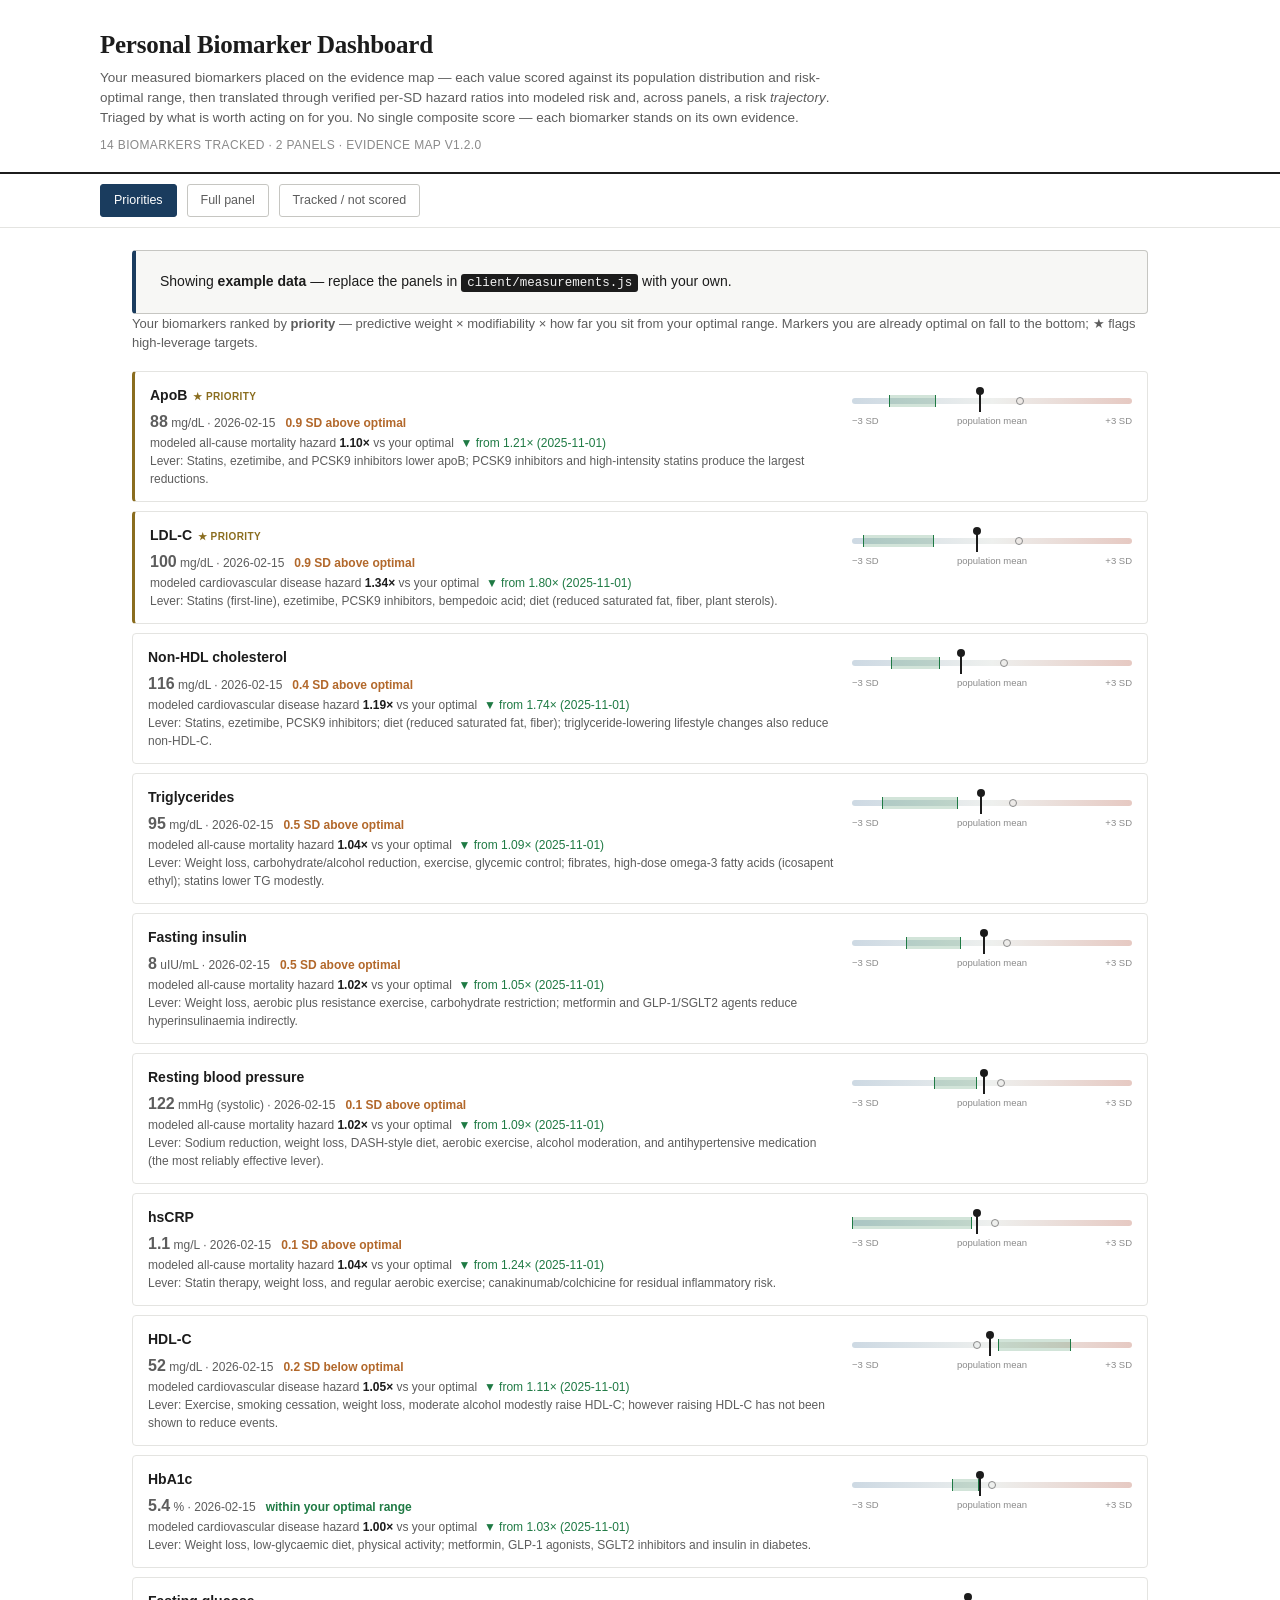
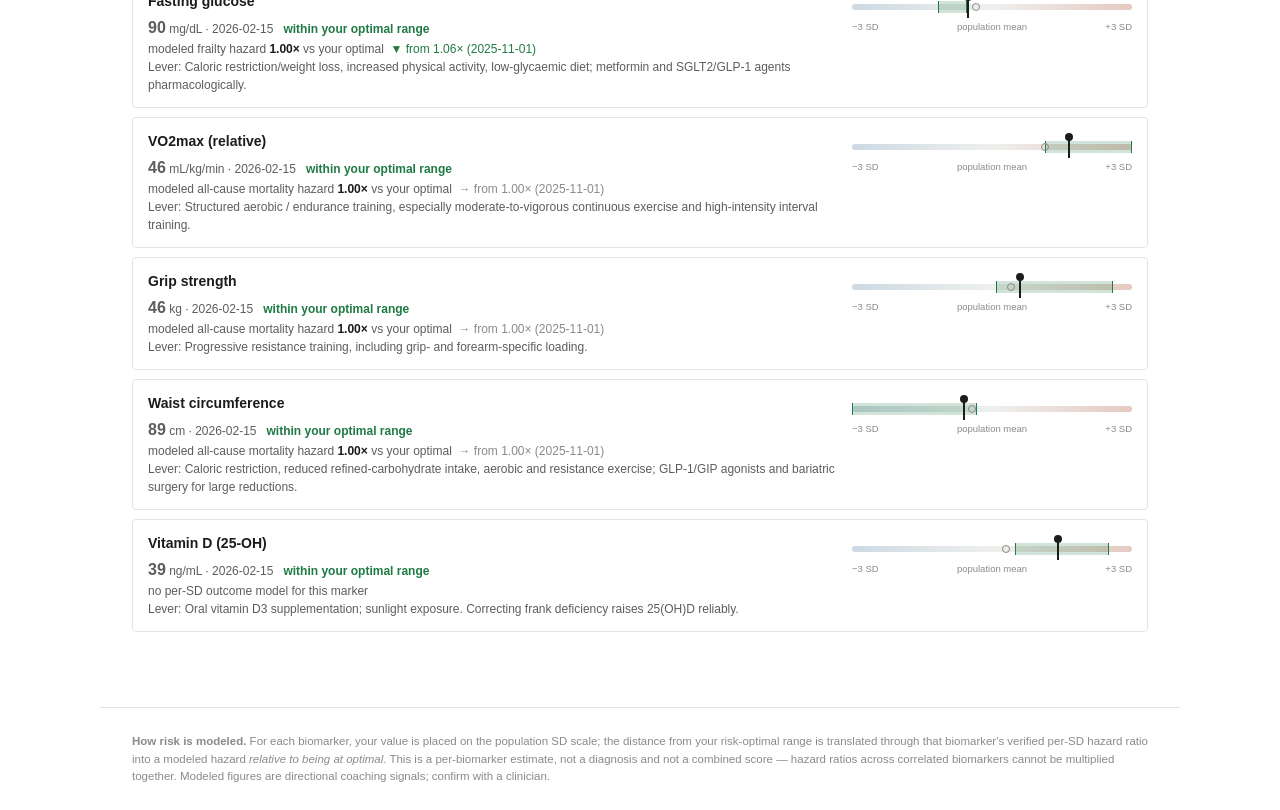
==== metabolic-research/client/dashboard.html @ fa360739 "Add personal coaching dashboard + reference-range layer A per-client layer on top of the evidence ma" ====
<!DOCTYPE html>
<html lang="en">
<head>
<meta charset="UTF-8">
<meta name="viewport" content="width=device-width, initial-scale=1">
<title>Personal Biomarker Dashboard</title>
<link rel="stylesheet" href="dashboard.css">
</head>
<body>

<header class="masthead">
  <div class="wrap">
    <h1>Personal Biomarker Dashboard</h1>
    <p>
      Your measured biomarkers placed on the evidence map &mdash; each value
      scored against its population distribution and risk-optimal range, then
      translated through verified per-SD hazard ratios into modeled risk and,
      across panels, a risk <em>trajectory</em>. Triaged by what is worth acting
      on for you. No single composite score &mdash; each biomarker stands on its
      own evidence.
    </p>
    <p class="meta" id="meta-line">Loading&hellip;</p>
  </div>
</header>

<nav class="tabs">
  <div class="wrap">
    <button class="tab is-active" data-view="priorities">Priorities</button>
    <button class="tab" data-view="panel">Full panel</button>
    <button class="tab" data-view="tracked">Tracked / not scored</button>
  </div>
</nav>

<main id="view"></main>

<footer class="footnote">
  <div class="wrap" style="padding:0">
    <p><strong>How risk is modeled.</strong> For each biomarker, your value is
      placed on the population SD scale; the distance from your risk-optimal
      range is translated through that biomarker's verified per-SD hazard ratio
      into a modeled hazard <em>relative to being at optimal</em>. This is a
      per-biomarker estimate, not a diagnosis and not a combined score &mdash;
      hazard ratios across correlated biomarkers cannot be multiplied together.
      Modeled figures are directional coaching signals; confirm with a clinician.</p>
  </div>
</footer>

<div id="modal" class="modal" hidden></div>

<script src="refdata.js"></script>
<script src="measurements.js"></script>
<script src="dashboard.js"></script>
</body>
</html>
---- metabolic-research/client/dashboard.css ----
/* Personal coaching dashboard — same clinical aesthetic as the heat map. */

:root {
  --bg: #ffffff;
  --panel: #f7f7f5;
  --ink: #1c1c1c;
  --ink-soft: #5d5d5d;
  --ink-faint: #8a8a8a;
  --rule: #e4e4e1;
  --rule-strong: #c6c6c2;
  --accent: #1a3c5e;
  --priority: #8a6d1f;
  --good: #1f7a44;
  --warn: #b2682b;
  --bad: #b2182b;
  --font-sans: -apple-system, "Segoe UI", Roboto, Helvetica, Arial, sans-serif;
  --font-serif: Georgia, "Times New Roman", Times, serif;
}
* { box-sizing: border-box; }
html, body {
  margin: 0; background: var(--bg); color: var(--ink);
  font-family: var(--font-sans); font-size: 14px; line-height: 1.5;
  -webkit-font-smoothing: antialiased;
}

.masthead { border-bottom: 2px solid var(--ink); padding: 26px 32px 18px; }
.wrap { max-width: 1080px; margin: 0 auto; }
.masthead h1 {
  font-family: var(--font-serif); font-weight: 600; font-size: 25px;
  margin: 0 0 4px; letter-spacing: -0.01em;
}
.masthead p { margin: 0; color: var(--ink-soft); font-size: 13.5px; max-width: 760px; }
.masthead .meta {
  margin-top: 8px; color: var(--ink-faint); font-size: 12px;
  text-transform: uppercase; letter-spacing: 0.03em;
}

.tabs {
  position: sticky; top: 0; z-index: 20; background: var(--bg);
  border-bottom: 1px solid var(--rule); padding: 10px 32px;
}
.tab {
  appearance: none; border: 1px solid var(--rule-strong); background: var(--bg);
  color: var(--ink-soft); font: inherit; font-size: 12.5px; padding: 6px 13px;
  cursor: pointer; border-radius: 3px; margin-right: 6px;
}
.tab:hover { background: var(--panel); }
.tab.is-active { background: var(--accent); color: #fff; border-color: var(--accent); }

main { max-width: 1080px; margin: 22px auto; padding: 0 32px 40px; }
.sectionnote { color: var(--ink-soft); font-size: 13px; margin: 0 0 18px; }
.domain-head {
  font-family: var(--font-serif); font-size: 14px; font-weight: 600;
  color: var(--accent); margin: 22px 0 8px; border-bottom: 1px solid var(--rule);
  padding-bottom: 4px;
}

/* biomarker card */
.card {
  border: 1px solid var(--rule); border-radius: 4px; padding: 13px 15px;
  margin-bottom: 9px; display: grid; gap: 4px 16px;
  grid-template-columns: 1fr 280px; cursor: pointer;
}
.card:hover { background: var(--panel); }
.card.is-priority { border-left: 3px solid var(--priority); }
.card__name { font-size: 14px; font-weight: 600; }
.card__name .tag {
  font-size: 10px; font-weight: 600; color: var(--priority);
  letter-spacing: 0.04em; margin-left: 6px;
}
.card__sub { font-size: 12px; color: var(--ink-soft); }
.card__val { font-variant-numeric: tabular-nums; }
.card__val b { font-size: 16px; }
.card__right { grid-row: span 2; }

/* SD position bar */
.bar { position: relative; height: 26px; margin-top: 3px; }
.bar__track {
  position: absolute; top: 10px; left: 0; right: 0; height: 6px;
  background: linear-gradient(90deg,#cdd9e3,#eef0ee,#e6c9c2);
  border-radius: 3px;
}
.bar__optimal {
  position: absolute; top: 7px; height: 12px; background: rgba(31,122,68,0.20);
  border-left: 1px solid var(--good); border-right: 1px solid var(--good);
}
.bar__you {
  position: absolute; top: 2px; width: 2px; height: 22px; background: var(--ink);
}
.bar__you::after {
  content: ""; position: absolute; top: -3px; left: -3px;
  width: 8px; height: 8px; border-radius: 50%; background: var(--ink);
}
.bar__prev {
  position: absolute; top: 9px; width: 8px; height: 8px; border-radius: 50%;
  background: none; border: 1.5px solid var(--ink-faint);
}
.bar__scale { font-size: 9.5px; color: var(--ink-faint); display: flex; justify-content: space-between; }

.status { font-size: 12px; font-weight: 600; }
.status--good { color: var(--good); }
.status--warn { color: var(--warn); }
.status--bad  { color: var(--bad); }
.status--flat { color: var(--ink-faint); }

.delta { font-size: 12px; }
.delta--better { color: var(--good); }
.delta--worse  { color: var(--bad); }
.delta--flat   { color: var(--ink-faint); }

.modeled {
  font-size: 12px; color: var(--ink-soft); font-variant-numeric: tabular-nums;
}
.modeled b { color: var(--ink); }

.tracked-list { columns: 2; font-size: 13px; color: var(--ink-soft); }
.tracked-list div { break-inside: avoid; margin-bottom: 3px; }

.empty {
  border: 1px solid var(--rule-strong); border-left: 4px solid var(--accent);
  background: var(--panel); padding: 20px 24px; border-radius: 4px;
}
.empty code {
  background: #1c1c1c; color: #f2f2f2; padding: 2px 6px; border-radius: 3px;
  font-size: 12.5px;
}

.footnote {
  max-width: 1080px; margin: 26px auto; padding: 14px 32px 0;
  border-top: 1px solid var(--rule); color: var(--ink-faint); font-size: 11.5px;
}

/* modal */
.modal {
  position: fixed; inset: 0; z-index: 100; background: rgba(20,20,20,0.45);
  display: flex; align-items: flex-start; justify-content: center;
  padding: 44px 20px; overflow-y: auto;
}
.modal[hidden] { display: none; }
.modal__card {
  background: var(--bg); max-width: 600px; width: 100%; border-radius: 5px;
  padding: 24px 28px 28px; box-shadow: 0 14px 50px rgba(0,0,0,0.4);
}
.modal__card h2 { font-family: var(--font-serif); font-size: 20px; margin: 0 0 2px; }
.modal__close {
  float: right; appearance: none; border: 1px solid var(--rule-strong);
  background: var(--bg); border-radius: 3px; width: 28px; height: 28px;
  font-size: 16px; cursor: pointer; color: var(--ink-soft);
}
.modal h3 {
  font-size: 11px; text-transform: uppercase; letter-spacing: 0.05em;
  color: var(--ink-faint); margin: 16px 0 5px;
}
.modal p { margin: 0 0 6px; }
.modal table { width: 100%; border-collapse: collapse; font-size: 12.5px; }
.modal td, .modal th { text-align: left; padding: 3px 8px 3px 0; border-bottom: 1px solid var(--rule); }
.modal th { color: var(--ink-faint); font-weight: 600; }
.hist { font-variant-numeric: tabular-nums; }
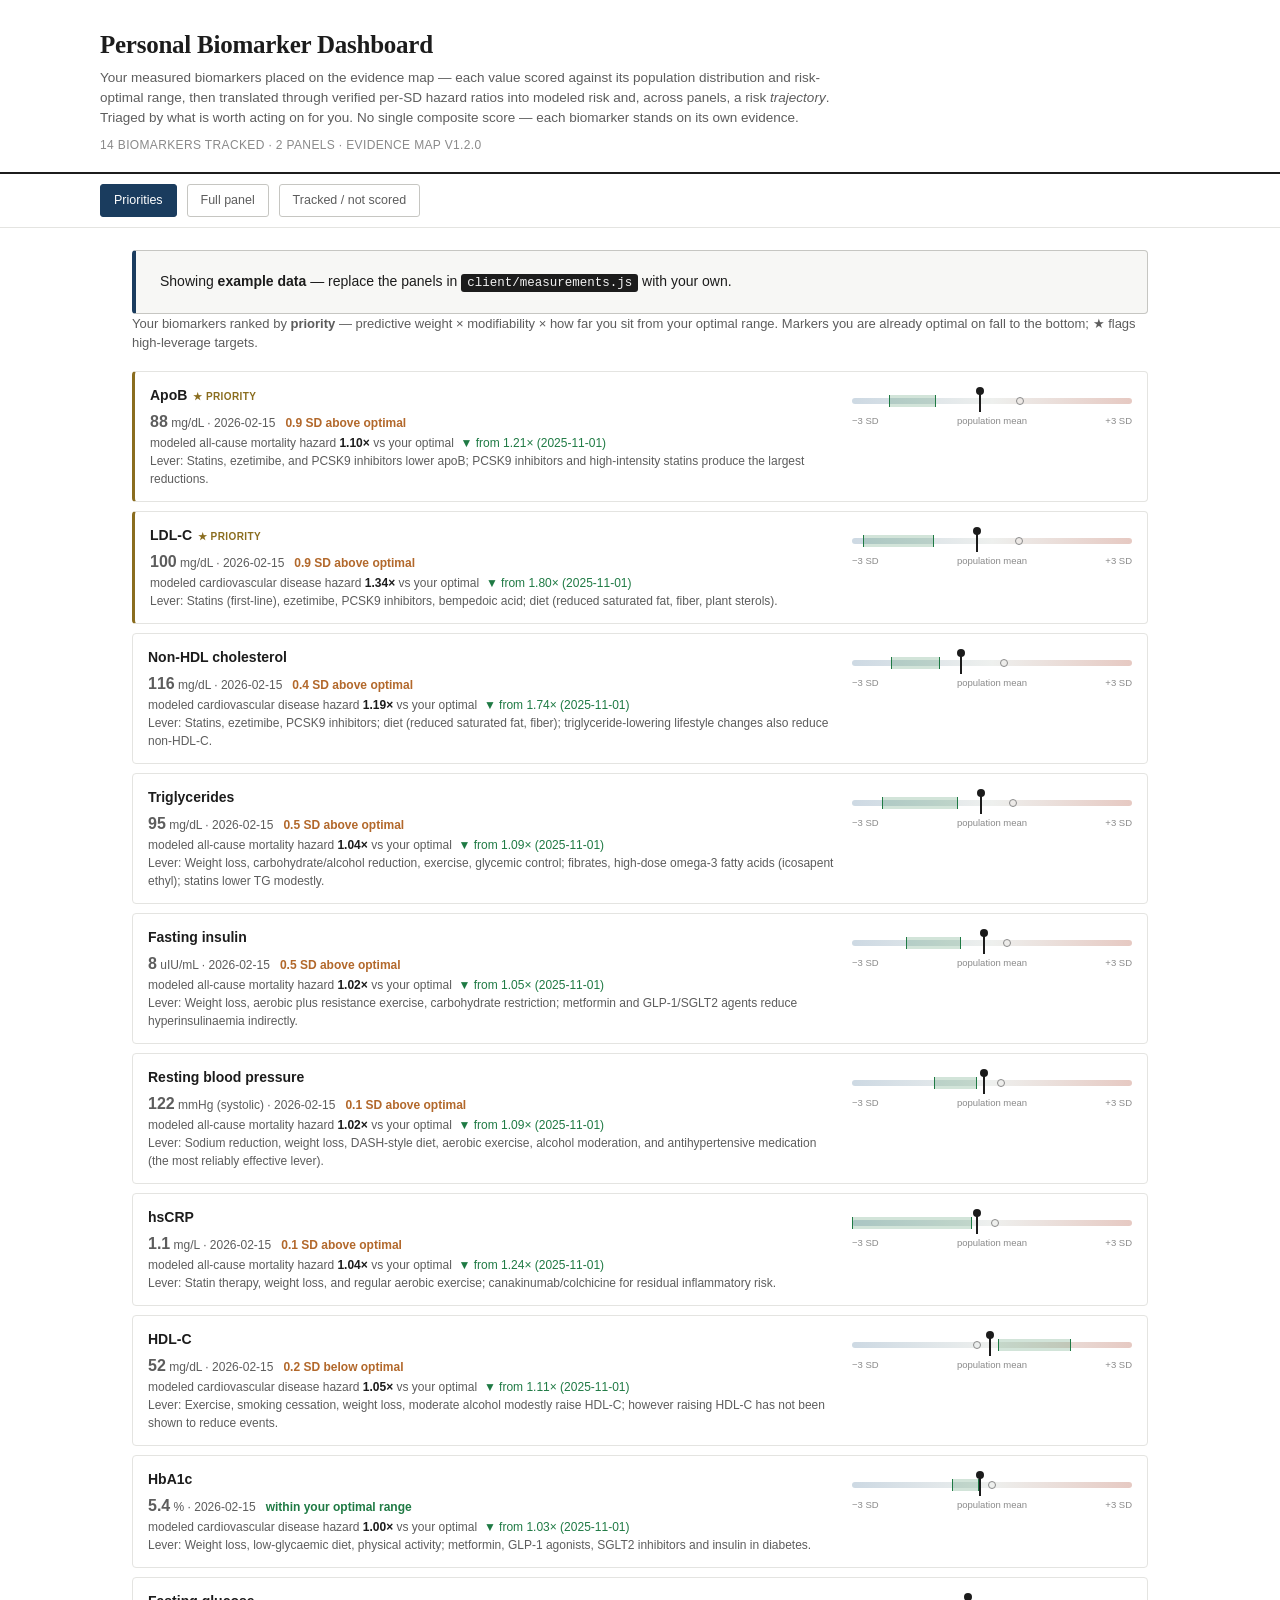
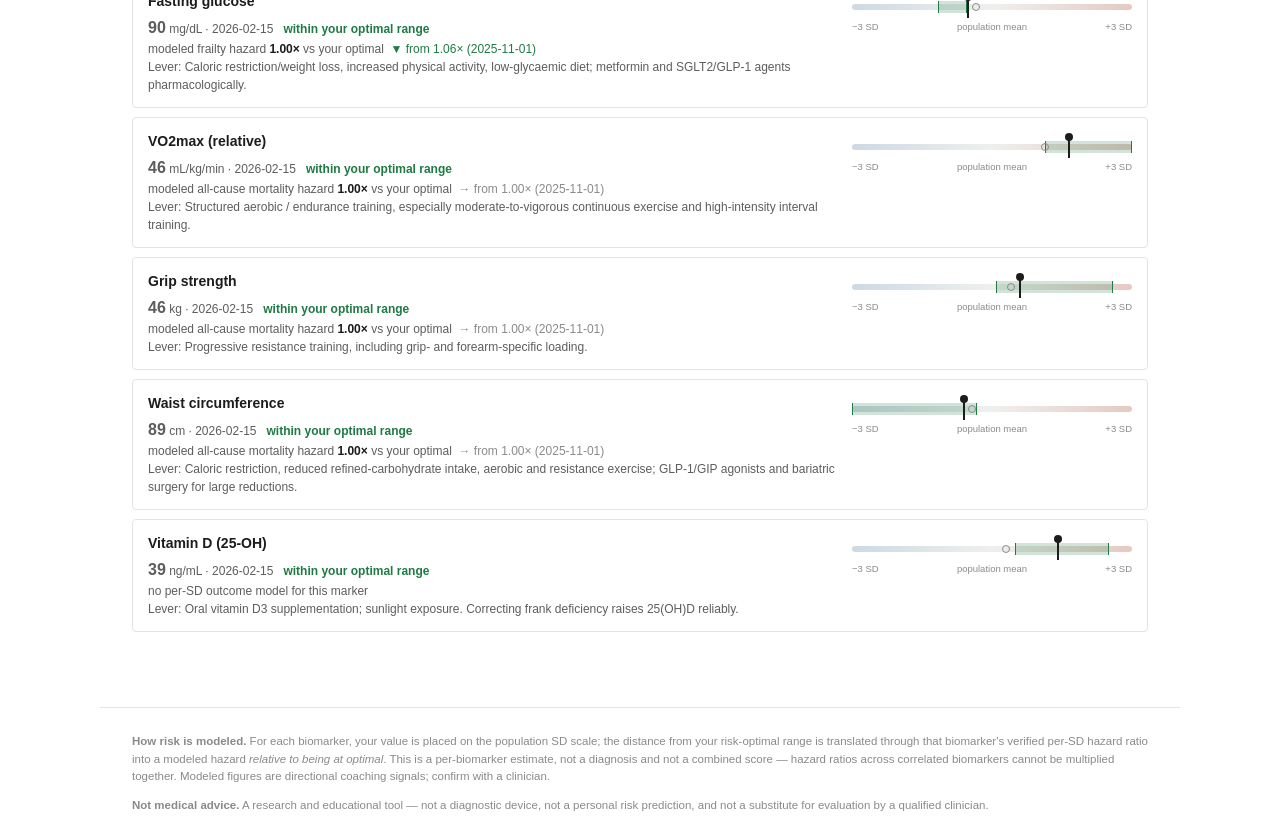
==== commit 644bb15f: "Prepare project for open-source release - DISCLAIMER.md: research/educational resource, not medical " ====
--- a/metabolic-research/client/dashboard.html
+++ b/metabolic-research/client/dashboard.html
@@ -42,6 +42,9 @@
       per-biomarker estimate, not a diagnosis and not a combined score &mdash;
       hazard ratios across correlated biomarkers cannot be multiplied together.
       Modeled figures are directional coaching signals; confirm with a clinician.</p>
+    <p><strong>Not medical advice.</strong> A research and educational tool — not
+      a diagnostic device, not a personal risk prediction, and not a substitute
+      for evaluation by a qualified clinician.</p>
   </div>
 </footer>
 
